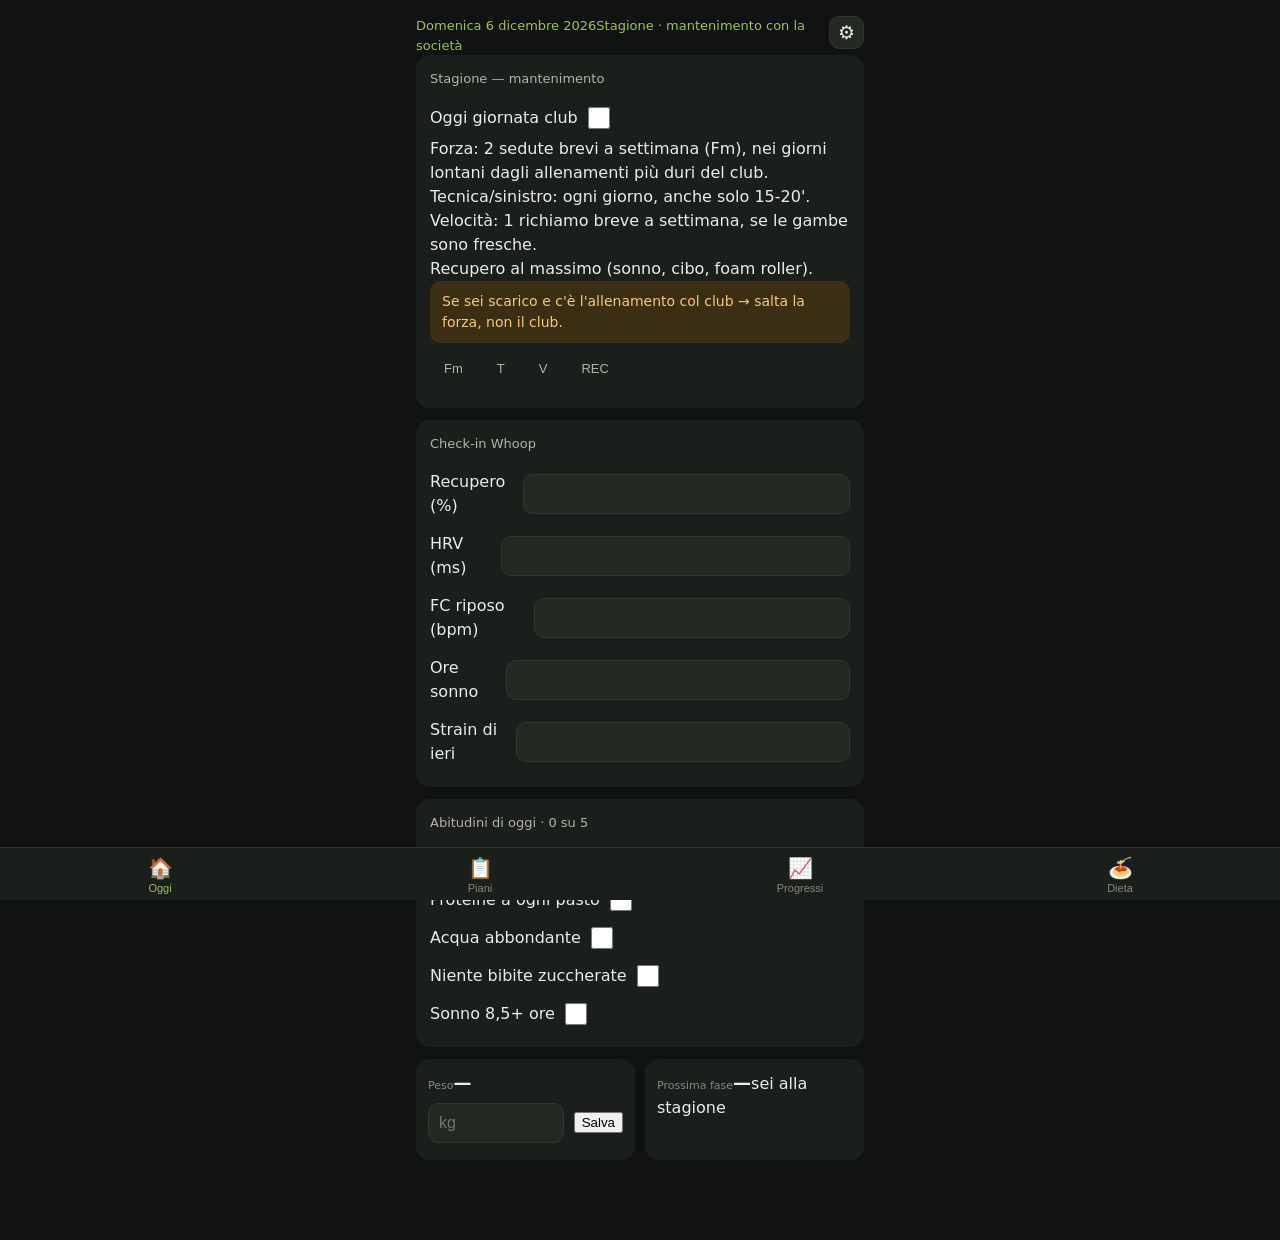
==== index.html @ 23521caa "Futsal Lab — app PWA Co-Authored-By: Claude Fable 5 <noreply@anthropic.com>" ====
<!doctype html>
<html lang="it">
<head>
<meta charset="utf-8">
<meta name="viewport" content="width=device-width, initial-scale=1, viewport-fit=cover">
<meta name="theme-color" content="#101311">
<meta name="apple-mobile-web-app-capable" content="yes">
<meta name="apple-mobile-web-app-status-bar-style" content="black-translucent">
<meta name="apple-mobile-web-app-title" content="Futsal Lab">
<link rel="apple-touch-icon" href="icons/icon-180.png">
<link rel="manifest" href="manifest.json">
<title>Futsal Lab</title>
<link rel="stylesheet" href="css/style.css">
</head>
<body>
<main id="vista"></main>
<nav id="tabbar">
  <button data-tab="oggi" class="attivo">🏠<span>Oggi</span></button>
  <button data-tab="piani">📋<span>Piani</span></button>
  <button data-tab="progressi">📈<span>Progressi</span></button>
  <button data-tab="dieta">🍝<span>Dieta</span></button>
</nav>
<script type="module" src="js/app.js"></script>
</body>
</html>
---- css/style.css ----
:root {
  --sfondo: #101311; --card: #1B1F1B; --card2: #232823; --bordo: #33362F;
  --testo: #ECECEA; --testo2: #B4B2A9; --testo3: #888780;
  --verde: #97C459; --verde-scuro: #173404; --giallo: #EF9F27; --rosso: #E24B4A;
}
* { box-sizing: border-box; margin: 0; -webkit-tap-highlight-color: transparent; }
body { background: var(--sfondo); color: var(--testo); font: 16px/1.5 -apple-system, system-ui, sans-serif;
  padding-bottom: calc(64px + env(safe-area-inset-bottom)); }
#vista { padding: max(16px, env(safe-area-inset-top)) 16px 16px; max-width: 480px; margin: 0 auto; }
#tabbar { position: fixed; bottom: 0; left: 0; right: 0; display: flex; background: var(--card);
  border-top: 1px solid var(--bordo); padding-bottom: env(safe-area-inset-bottom); }
#tabbar button { flex: 1; background: none; border: 0; color: var(--testo3); font-size: 20px;
  padding: 8px 0 6px; display: flex; flex-direction: column; align-items: center; gap: 2px; }
#tabbar button span { font-size: 11px; }
#tabbar button.attivo { color: var(--verde); }
.card { background: var(--card); border-radius: 14px; padding: 14px; margin-bottom: 12px; }
.card h2 { font-size: 13px; color: var(--testo2); font-weight: 500; margin-bottom: 10px; }
h1 { font-size: 22px; font-weight: 600; margin: 4px 0 14px; }
.eyebrow { font-size: 13px; color: var(--verde); font-weight: 500; }
.riga { display: flex; align-items: center; gap: 10px; padding: 7px 0; }
.riga .cresci { flex: 1; }
button.primario { background: var(--verde); color: var(--verde-scuro); border: 0; border-radius: 10px;
  padding: 12px 16px; font-size: 16px; font-weight: 600; width: 100%; }
button.secondario { background: var(--card2); color: var(--testo); border: 1px solid var(--bordo);
  border-radius: 10px; padding: 10px 14px; font-size: 15px; }
input, select, textarea { background: var(--card2); color: var(--testo); border: 1px solid var(--bordo);
  border-radius: 10px; padding: 10px; font-size: 16px; width: 100%; }
input[type="checkbox"] { width: 22px; height: 22px; accent-color: var(--verde); }
.pillole { display: flex; gap: 6px; flex-wrap: wrap; margin-bottom: 12px; }
.pillole button { border-radius: 20px; padding: 6px 14px; font-size: 13px; border: 0;
  background: var(--card); color: var(--testo2); }
.pillole button.attivo { background: var(--verde); color: var(--verde-scuro); font-weight: 600; }
.griglia2 { display: grid; grid-template-columns: 1fr 1fr; gap: 10px; }
.metrica { background: var(--card); border-radius: 14px; padding: 10px 12px; }
.metrica .etichetta { font-size: 11px; color: var(--testo3); }
.metrica .valore { font-size: 18px; font-weight: 600; }
.banner { border-radius: 10px; padding: 10px 12px; font-size: 14px; margin-bottom: 12px; }
.banner.avviso { background: #3a2f12; color: #FAC775; }
.spento { color: var(--testo3); text-decoration: line-through; }
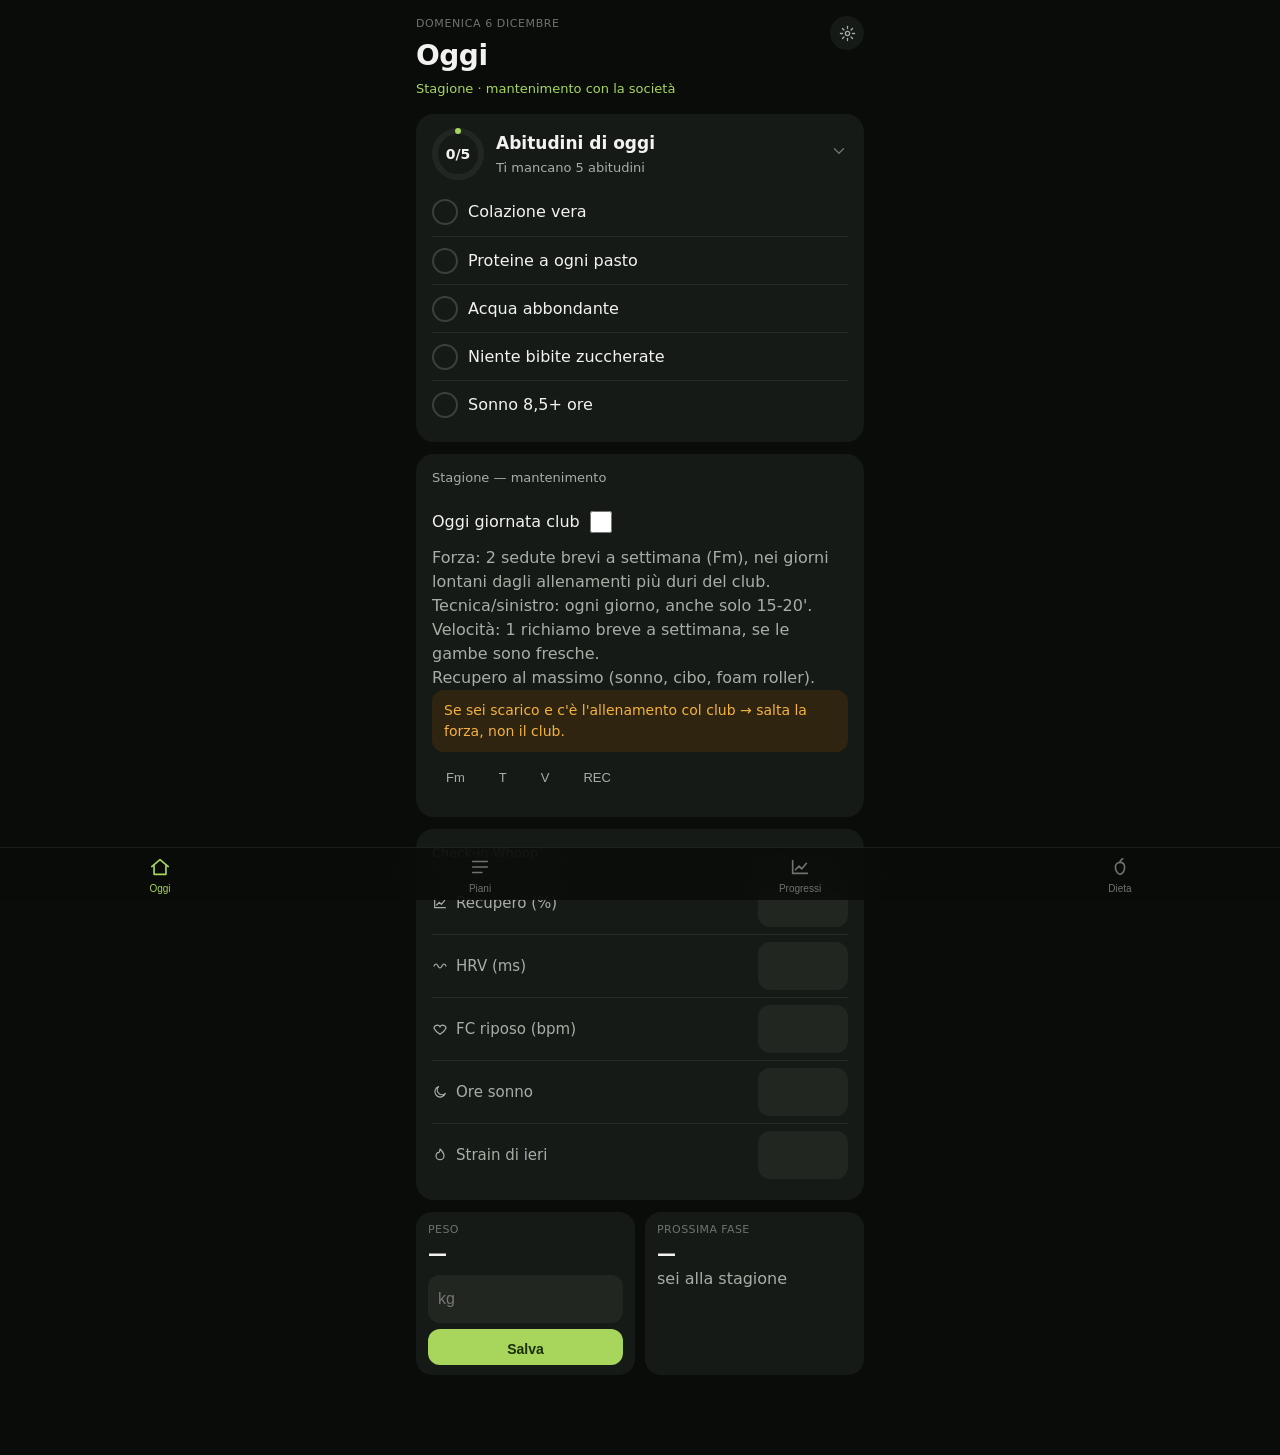
==== commit c8cc0d92: "Redesign iOS: design system nativo, icone SVG, motion Co-Authored-By: Claude Fable 5 <noreply@anthro" ====
--- a/index.html
+++ b/index.html
@@ -3,7 +3,7 @@
 <head>
 <meta charset="utf-8">
 <meta name="viewport" content="width=device-width, initial-scale=1, viewport-fit=cover">
-<meta name="theme-color" content="#101311">
+<meta name="theme-color" content="#0A0C0A">
 <meta name="apple-mobile-web-app-capable" content="yes">
 <meta name="apple-mobile-web-app-status-bar-style" content="black-translucent">
 <meta name="apple-mobile-web-app-title" content="Futsal Lab">
@@ -15,10 +15,10 @@
 <body>
 <main id="vista"></main>
 <nav id="tabbar">
-  <button data-tab="oggi" class="attivo">🏠<span>Oggi</span></button>
-  <button data-tab="piani">📋<span>Piani</span></button>
-  <button data-tab="progressi">📈<span>Progressi</span></button>
-  <button data-tab="dieta">🍝<span>Dieta</span></button>
+  <button data-tab="oggi" class="attivo"><span class="icona-tab"></span><span>Oggi</span></button>
+  <button data-tab="piani"><span class="icona-tab"></span><span>Piani</span></button>
+  <button data-tab="progressi"><span class="icona-tab"></span><span>Progressi</span></button>
+  <button data-tab="dieta"><span class="icona-tab"></span><span>Dieta</span></button>
 </nav>
 <script type="module" src="js/app.js"></script>
 </body>
--- a/css/style.css
+++ b/css/style.css
@@ -1,39 +1,367 @@
+/* ============================================================
+   Futsal Lab — Design System iOS
+   Token, reset, tipografia, componenti, motion
+   ============================================================ */
+
+/* 1. TOKEN */
 :root {
-  --sfondo: #101311; --card: #1B1F1B; --card2: #232823; --bordo: #33362F;
-  --testo: #ECECEA; --testo2: #B4B2A9; --testo3: #888780;
-  --verde: #97C459; --verde-scuro: #173404; --giallo: #EF9F27; --rosso: #E24B4A;
-}
-* { box-sizing: border-box; margin: 0; -webkit-tap-highlight-color: transparent; }
-body { background: var(--sfondo); color: var(--testo); font: 16px/1.5 -apple-system, system-ui, sans-serif;
-  padding-bottom: calc(64px + env(safe-area-inset-bottom)); }
-#vista { padding: max(16px, env(safe-area-inset-top)) 16px 16px; max-width: 480px; margin: 0 auto; }
-#tabbar { position: fixed; bottom: 0; left: 0; right: 0; display: flex; background: var(--card);
-  border-top: 1px solid var(--bordo); padding-bottom: env(safe-area-inset-bottom); }
-#tabbar button { flex: 1; background: none; border: 0; color: var(--testo3); font-size: 20px;
-  padding: 8px 0 6px; display: flex; flex-direction: column; align-items: center; gap: 2px; }
-#tabbar button span { font-size: 11px; }
-#tabbar button.attivo { color: var(--verde); }
-.card { background: var(--card); border-radius: 14px; padding: 14px; margin-bottom: 12px; }
+  --sfondo:   #0A0C0A;
+  --sup1:     #161A16;
+  --sup2:     #212621;
+  --hairline: rgba(255,255,255,0.08);
+  --testo:    #F2F3F0;
+  --testo2:   #A8ADA6;
+  --testo3:   #6E736C;
+  --accento:  #A8D65C;
+  --on-accento: #1A2E08;
+  --verde:    #63CE7A;
+  --ambra:    #F5B23F;
+  --rosso:    #F06A5D;
+  --tinta-verde: #1c2b14;
+  --tinta-ambra: #2e2410;
+  --tinta-rosso: #2e1512;
+  --curva:    cubic-bezier(0.32, 0.72, 0, 1);
+  /* legacy aliases mantengono le viste R2-R4 funzionanti */
+  --card:     var(--sup1);
+  --card2:    var(--sup2);
+  --bordo:    var(--hairline);
+  --verde-scuro: var(--on-accento);
+}
+
+/* 2. RESET + BODY */
+*, *::before, *::after { box-sizing: border-box; margin: 0; -webkit-tap-highlight-color: transparent; }
+body {
+  background: var(--sfondo);
+  color: var(--testo);
+  font: 16px/1.5 -apple-system, system-ui, sans-serif;
+  padding-bottom: calc(64px + env(safe-area-inset-bottom));
+}
+#vista {
+  padding: max(16px, env(safe-area-inset-top)) 16px 16px;
+  max-width: 480px;
+  margin: 0 auto;
+}
+
+/* 3. SCALA TIPOGRAFICA */
+.large-title { font-size: 28px; font-weight: 800; letter-spacing: -0.5px; }
+.titolo-vista { font-size: 22px; font-weight: 700; }
+.headline { font-size: 17px; font-weight: 600; }
+.footnote { font-size: 13px; color: var(--testo2); }
+.sezione-titolo {
+  font-size: 11px;
+  font-weight: 500;
+  text-transform: uppercase;
+  letter-spacing: .6px;
+  color: var(--testo3);
+  margin: 0 4px 6px;
+}
+/* tabular nums su metriche */
+.metrica, input[type="number"], .grafico-linea { font-variant-numeric: tabular-nums; }
+
+/* h1 legacy */
+h1 { font-size: 22px; font-weight: 700; margin: 4px 0 14px; }
+
+/* ============================================================
+   4. COMPONENTI
+   ============================================================ */
+
+/* CARD */
+.card {
+  background: var(--sup1);
+  border-radius: 18px;
+  padding: 14px 16px;
+  margin-bottom: 12px;
+}
 .card h2 { font-size: 13px; color: var(--testo2); font-weight: 500; margin-bottom: 10px; }
-h1 { font-size: 22px; font-weight: 600; margin: 4px 0 14px; }
-.eyebrow { font-size: 13px; color: var(--verde); font-weight: 500; }
-.riga { display: flex; align-items: center; gap: 10px; padding: 7px 0; }
+
+/* RIGA (lista interna a card) */
+.riga {
+  display: flex;
+  align-items: center;
+  gap: 10px;
+  min-height: 48px;
+  padding: 7px 0;
+}
+.riga + .riga { border-top: 1px solid var(--hairline); }
 .riga .cresci { flex: 1; }
-button.primario { background: var(--verde); color: var(--verde-scuro); border: 0; border-radius: 10px;
-  padding: 12px 16px; font-size: 16px; font-weight: 600; width: 100%; }
-button.secondario { background: var(--card2); color: var(--testo); border: 1px solid var(--bordo);
-  border-radius: 10px; padding: 10px 14px; font-size: 15px; }
-input, select, textarea { background: var(--card2); color: var(--testo); border: 1px solid var(--bordo);
-  border-radius: 10px; padding: 10px; font-size: 16px; width: 100%; }
-input[type="checkbox"] { width: 22px; height: 22px; accent-color: var(--verde); }
+
+/* SPUNTA CIRCOLARE */
+.spunta-c {
+  width: 26px;
+  height: 26px;
+  border-radius: 50%;
+  border: 2px solid #3a403a;
+  background: none;
+  display: flex;
+  align-items: center;
+  justify-content: center;
+  padding: 0;
+  cursor: pointer;
+  flex-shrink: 0;
+  color: transparent;
+  transition: border-color .15s;
+}
+.spunta-c.fatta {
+  background: var(--accento);
+  border-color: var(--accento);
+  color: var(--on-accento);
+  animation: spunta-pop .25s var(--curva);
+}
+@keyframes spunta-pop {
+  0%   { transform: scale(.8); }
+  70%  { transform: scale(1.06); }
+  100% { transform: scale(1); }
+}
+
+/* SEGMENTED CONTROL */
+.segmented {
+  display: flex;
+  background: var(--sup2);
+  border-radius: 999px;
+  padding: 4px;
+  position: relative;
+  margin-bottom: 12px;
+}
+.segmented-thumb {
+  position: absolute;
+  top: 4px;
+  left: 4px;
+  height: calc(100% - 8px);
+  width: calc((100% - 8px) / var(--seg-count, 2));
+  background: var(--accento);
+  border-radius: 999px;
+  transition: transform .25s var(--curva);
+  pointer-events: none;
+}
+.segmented-voce {
+  flex: 1;
+  text-align: center;
+  font-size: 14px;
+  font-weight: 600;
+  color: var(--testo2);
+  padding: 6px 0;
+  background: none;
+  border: 0;
+  cursor: pointer;
+  position: relative;
+  z-index: 1;
+  border-radius: 999px;
+  transition: color .2s;
+}
+.segmented-voce.attiva { color: var(--on-accento); }
+
+/* TAB BAR */
+#tabbar {
+  position: fixed;
+  bottom: 0;
+  left: 0;
+  right: 0;
+  display: flex;
+  background: rgba(10,12,10,0.85);
+  backdrop-filter: blur(20px);
+  -webkit-backdrop-filter: blur(20px);
+  border-top: 1px solid var(--hairline);
+  padding-bottom: env(safe-area-inset-bottom);
+}
+#tabbar button {
+  flex: 1;
+  background: none;
+  border: 0;
+  color: var(--testo3);
+  padding: 8px 0 6px;
+  display: flex;
+  flex-direction: column;
+  align-items: center;
+  gap: 2px;
+  cursor: pointer;
+}
+#tabbar button .icona-tab svg { width: 22px; height: 22px; }
+#tabbar button span:not(.icona-tab) { font-size: 10px; font-weight: 500; }
+#tabbar button.attivo { color: var(--accento); }
+
+/* BOTTONI */
+button.primario {
+  background: var(--accento);
+  color: var(--on-accento);
+  border: 0;
+  border-radius: 12px;
+  padding: 12px 16px;
+  font-size: 17px;
+  font-weight: 600;
+  width: 100%;
+  height: 48px;
+  cursor: pointer;
+}
+button.secondario {
+  background: var(--sup2);
+  color: var(--testo);
+  border: 0;
+  border-radius: 12px;
+  padding: 10px 14px;
+  font-size: 15px;
+  cursor: pointer;
+}
+button.distruttivo {
+  background: var(--tinta-rosso);
+  color: var(--rosso);
+  border: 0;
+  border-radius: 12px;
+  padding: 10px 14px;
+  font-size: 15px;
+  cursor: pointer;
+}
+button.primario:active,
+button.secondario:active,
+button.distruttivo:active {
+  transform: scale(.97);
+  filter: brightness(.92);
+  transition: transform .12s, filter .12s;
+}
+
+/* INPUT */
+input, select, textarea {
+  background: var(--sup2);
+  color: var(--testo);
+  border: 0;
+  border-radius: 12px;
+  padding: 10px;
+  font-size: 16px;
+  width: 100%;
+  height: 48px;
+}
+input:focus, select:focus, textarea:focus {
+  outline: 2px solid var(--accento);
+}
+input[type="checkbox"] { width: 22px; height: 22px; accent-color: var(--accento); }
+textarea { height: auto; }
+
+/* CHIP */
+.chip {
+  display: inline-flex;
+  align-items: center;
+  gap: 5px;
+  border-radius: 14px;
+  padding: 4px 10px;
+  font-size: 13px;
+}
+.chip-verde { background: var(--tinta-verde); color: var(--verde); }
+.chip-ambra  { background: var(--tinta-ambra); color: var(--ambra); }
+.chip-rosso  { background: var(--tinta-rosso); color: var(--rosso); }
+
+/* METRICA */
+.metrica {
+  background: var(--sup1);
+  border-radius: 16px;
+  padding: 10px 12px;
+  font-variant-numeric: tabular-nums;
+}
+.metrica .etichetta { font-size: 11px; color: var(--testo3); text-transform: uppercase; letter-spacing: .4px; }
+.metrica .valore { font-size: 19px; font-weight: 700; }
+
+/* HERO */
+.hero {
+  border-radius: 18px;
+  padding: 12px 14px;
+  margin-bottom: 12px;
+}
+.hero-verde { background: var(--tinta-verde); color: var(--verde); }
+.hero-ambra  { background: var(--tinta-ambra); color: var(--ambra); }
+.hero-rosso  { background: var(--tinta-rosso); color: var(--rosso); }
+
+/* GEAR BTN */
+.gear-btn {
+  width: 34px;
+  height: 34px;
+  border-radius: 50%;
+  background: var(--sup1);
+  border: 0;
+  display: flex;
+  align-items: center;
+  justify-content: center;
+  cursor: pointer;
+  color: var(--testo2);
+  padding: 0;
+}
+.gear-btn:active { transform: scale(.94); transition: transform .12s; }
+
+/* STATO VUOTO */
+.stato-vuoto {
+  display: flex;
+  flex-direction: column;
+  align-items: center;
+  justify-content: center;
+  padding: 40px 16px;
+  gap: 8px;
+  color: var(--testo3);
+  text-align: center;
+}
+.stato-vuoto svg { opacity: .6; }
+.stato-vuoto .titolo-vuoto { font-size: 17px; font-weight: 600; color: var(--testo); }
+.stato-vuoto .sotto-vuoto { font-size: 13px; color: var(--testo2); }
+
+/* ============================================================
+   CLASSI LEGACY — mantenute per compatibilità viste R2-R4
+   ============================================================ */
+
+/* .eyebrow: usato come intestazione colorata / testo accent */
+.eyebrow { font-size: 13px; color: var(--accento); font-weight: 500; }
+
+/* testo primario/secondario (span, div di testo — non solo button) */
+.primario { color: var(--testo); font-weight: 600; }
+.secondario { color: var(--testo2); }
+
+/* .pillole: pill filter row (progressi, dieta, piani) */
 .pillole { display: flex; gap: 6px; flex-wrap: wrap; margin-bottom: 12px; }
-.pillole button { border-radius: 20px; padding: 6px 14px; font-size: 13px; border: 0;
-  background: var(--card); color: var(--testo2); }
-.pillole button.attivo { background: var(--verde); color: var(--verde-scuro); font-weight: 600; }
+.pillole button {
+  border-radius: 999px;
+  padding: 6px 14px;
+  font-size: 13px;
+  border: 0;
+  background: var(--sup1);
+  color: var(--testo2);
+  cursor: pointer;
+}
+.pillole button.attivo { background: var(--accento); color: var(--on-accento); font-weight: 600; }
+
+/* .griglia2: griglia metrica 2 colonne */
 .griglia2 { display: grid; grid-template-columns: 1fr 1fr; gap: 10px; }
-.metrica { background: var(--card); border-radius: 14px; padding: 10px 12px; }
-.metrica .etichetta { font-size: 11px; color: var(--testo3); }
-.metrica .valore { font-size: 18px; font-weight: 600; }
-.banner { border-radius: 10px; padding: 10px 12px; font-size: 14px; margin-bottom: 12px; }
-.banner.avviso { background: #3a2f12; color: #FAC775; }
+
+/* .banner: alert/avviso generico */
+.banner { border-radius: 12px; padding: 10px 12px; font-size: 14px; margin-bottom: 12px; }
+.banner.avviso { background: var(--tinta-ambra); color: var(--ambra); }
+
+/* .spento: testo completato/disabilitato */
 .spento { color: var(--testo3); text-decoration: line-through; }
+
+/* .cresci: flex grow helper */
+.cresci { flex: 1; }
+
+/* ============================================================
+   5. MOTION
+   ============================================================ */
+
+/* Cambio vista: fade + slide up */
+#vista.entra {
+  animation: entra-vista .24s var(--curva);
+}
+@keyframes entra-vista {
+  from { opacity: 0; transform: translateY(8px); }
+  to   { opacity: 1; transform: translateY(0); }
+}
+
+/* Grafico line draw-in */
+.grafico-linea {
+  animation: traccia .6s var(--curva);
+}
+@keyframes traccia {
+  from { stroke-dashoffset: 1000; }
+  to   { stroke-dashoffset: 0; }
+}
+
+/* Reduced motion */
+@media (prefers-reduced-motion: reduce) {
+  *, *::before, *::after {
+    animation: none !important;
+    transition: none !important;
+  }
+}
